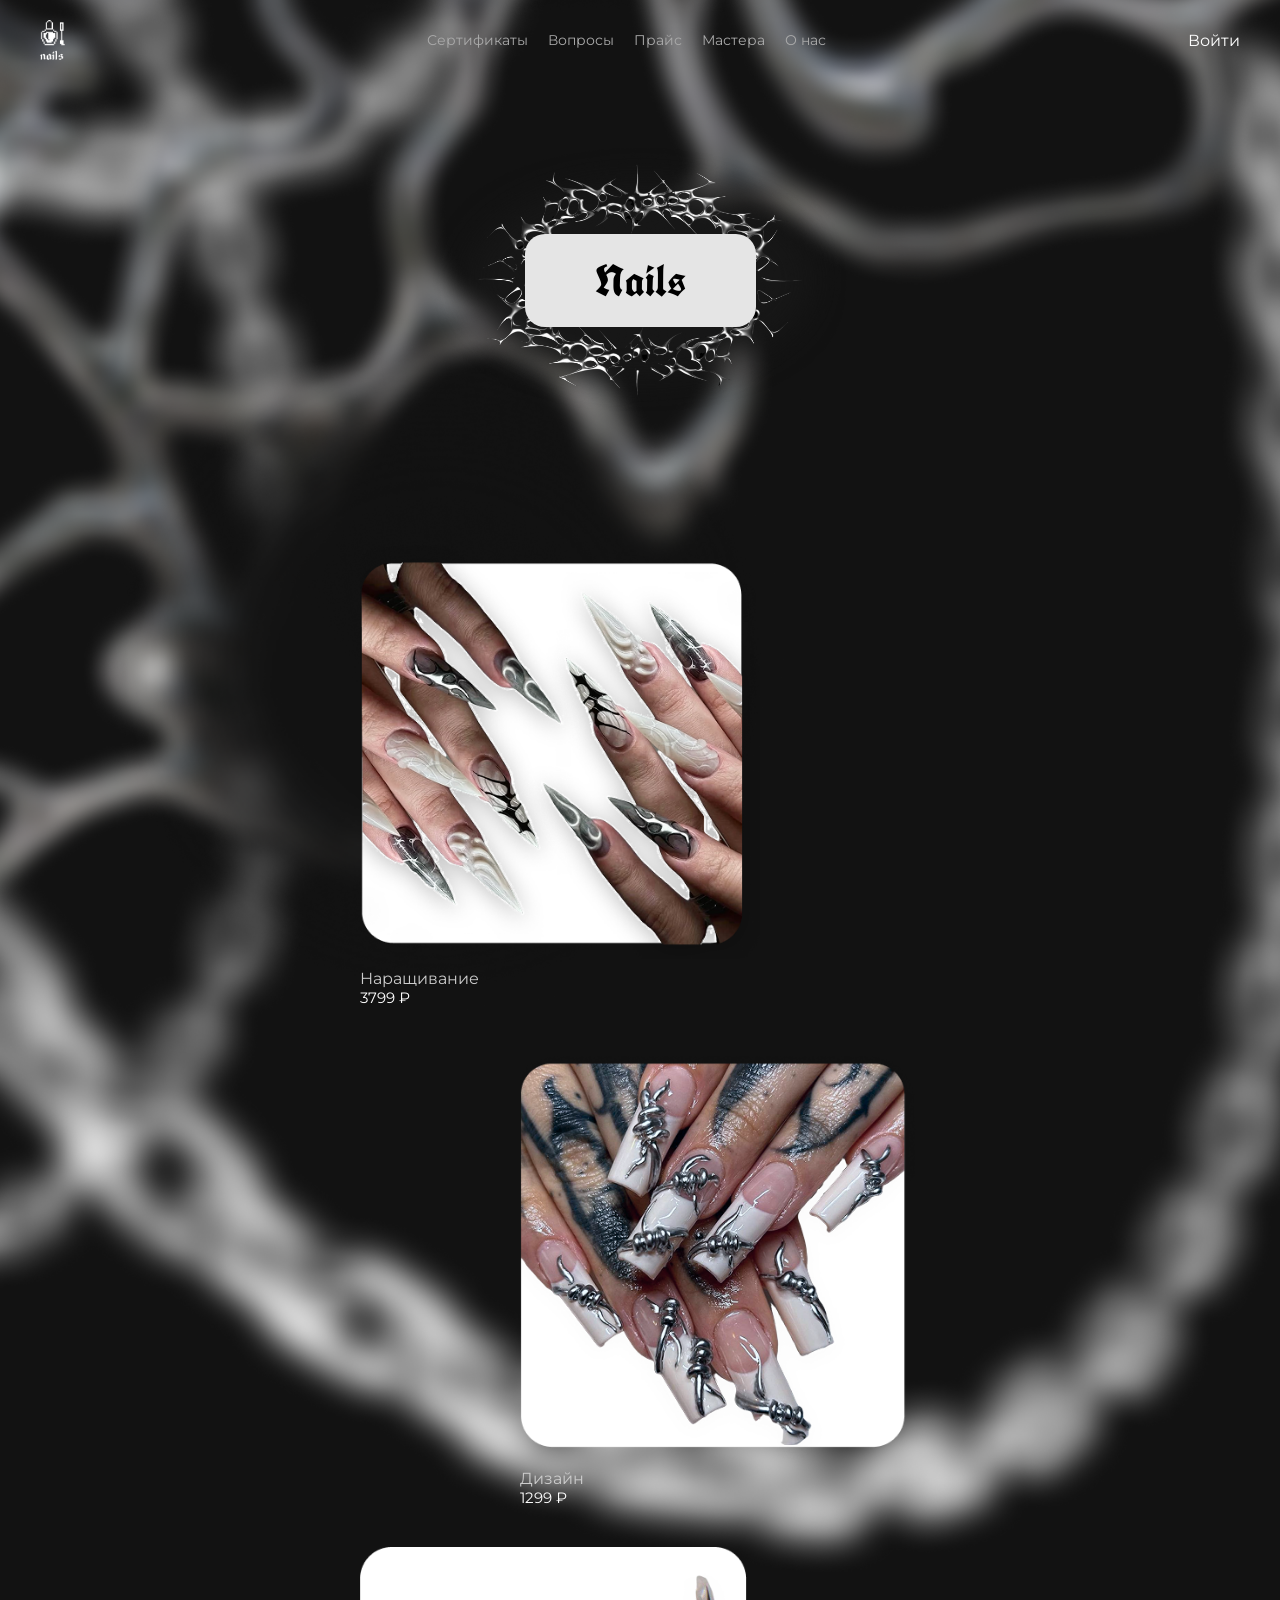
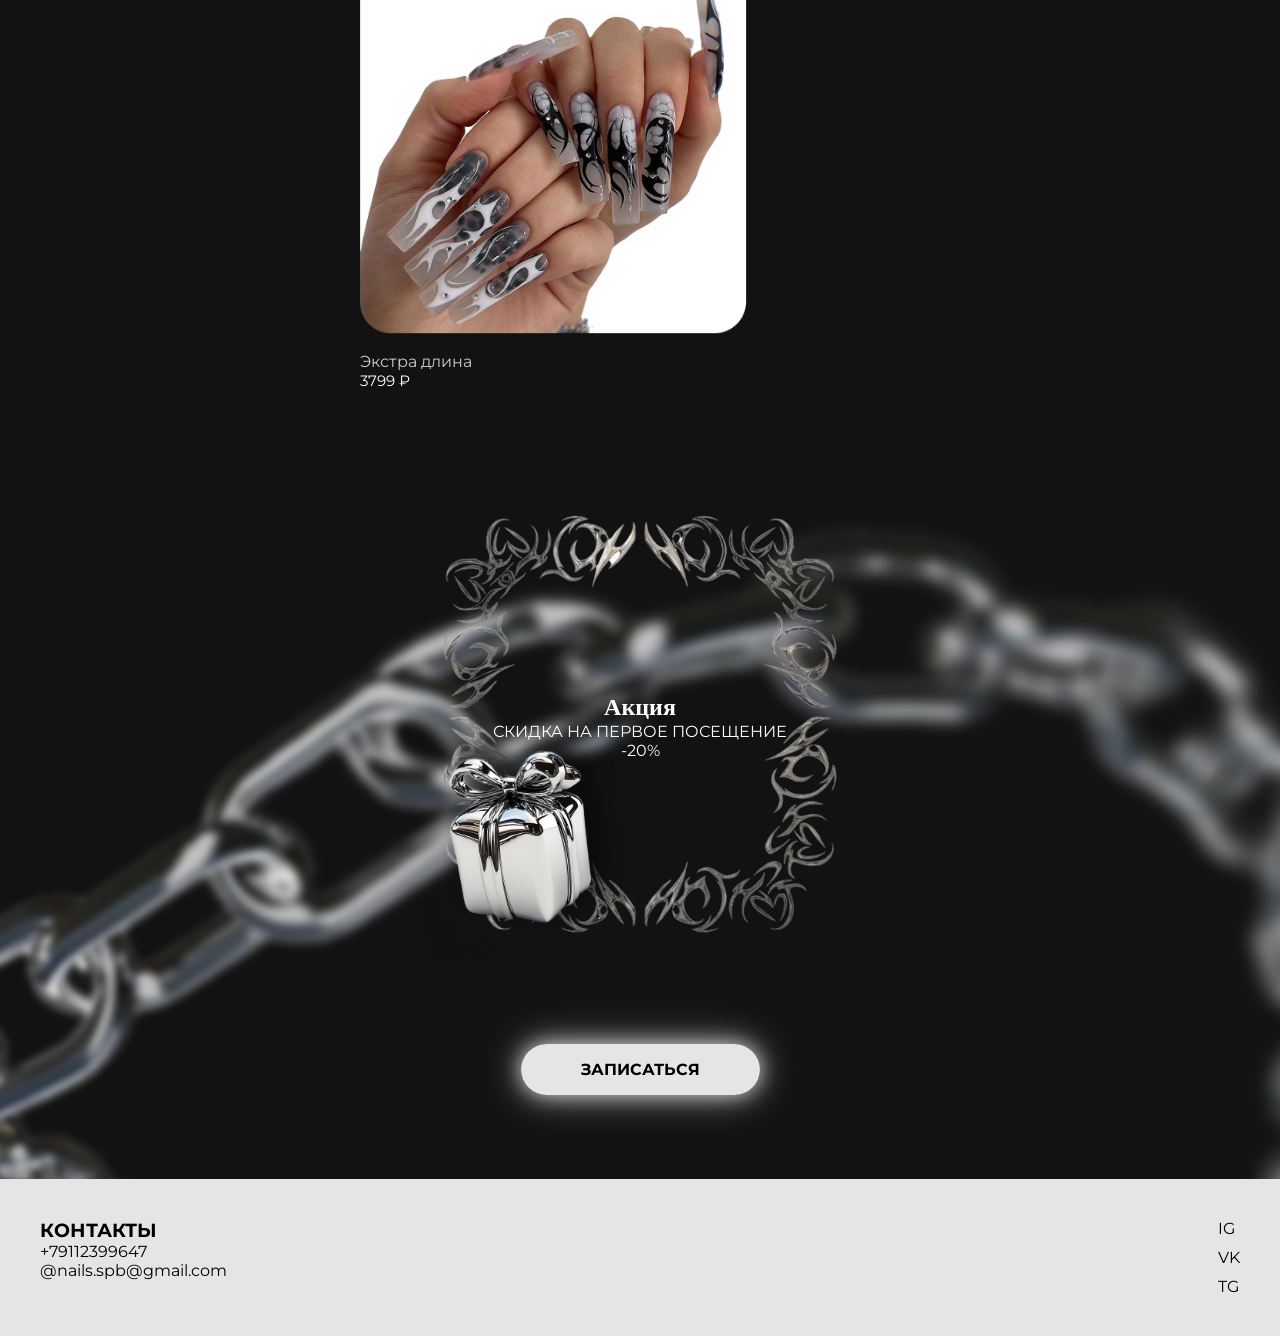
==== index.html @ 5b8ab166 "Add files via upload" ====
<!doctype html>
<html lang="ru">
<head>
  <meta charset="utf-8">
  <meta name="viewport" content="width=device-width, initial-scale=1">

  <title>Nails</title>

  
  <link href="https://fonts.googleapis.com/css2?family=Montserrat:wght@400;600;700&display=swap" rel="stylesheet">
<link href="https://fonts.googleapis.com/css2?family=UnifrakturCook:wght@700&display=swap" rel="stylesheet">

  <link rel="stylesheet" href="css/style_index.css">
</head>

<body>

<header>
  <img class="logo" src="css/imgs/index/logo.png" alt="logo">

  <nav>
    <a href="#.html">Сертификаты</a>
    <a href="#.html">Вопросы</a>
    <a href="price.html">Прайс</a>
    <a href="#.html">Мастера</a>
    <a href="#.html">О нас</a>
  </nav>

  <a href="profil.html" class="login">Войти</a>
</header>


<section class="hero">
  <img src="css/imgs/index/title.png" class="hero-img">
  <div class="hero-title">Nails</div>
</section>


<section class="products">

  <div class="product left">
    <img src="css/imgs/index/nails1.png">
    <p>Наращивание</p>
    <span>3799 ₽</span>
  </div>

  <div class="product right">
    <img src="css/imgs/index/nails2.png">
    <p>Дизайн</p>
    <span>1299 ₽</span>
  </div>

  <div class="product left">
    <img src="css/imgs/index/nails3.png">
    <p>Экстра длина</p>
    <span>3799 ₽</span>
  </div>

</section>


<section class="promo">
  <img src="css/imgs/index/pupa.png" class="promo-frame">
  <img src="css/imgs/index/gift.png" class="gift">

  <div class="promo-content">
    <h2 class="gothic">Акция</h2>
    <p>СКИДКА НА ПЕРВОЕ ПОСЕЩЕНИЕ</p>
    <div class="percent">-20%</div>
  </div>
</section>


<section class="cta">
  <a href="#" class="btn">ЗАПИСАТЬСЯ</a>
</section>


<footer>
  <div>
    <h3>КОНТАКТЫ</h3>
    <p>+79112399647</p>
    <p>@nails.spb@gmail.com</p>
  </div>

  <div class="socials">
    <a href="#">IG</a>
    <a href="#">VK</a>
    <a href="#">TG</a>
  </div>
</footer>

</body>
</html>
---- css/style_index.css ----
:root{
  --text:#ffffff;
}

*{
  margin:0;
  padding:0;
  box-sizing:border-box;
}

body{
  font-family:"Montserrat", sans-serif;
  color:var(--text);

  /* фон */
  background: url('imgs/index/fon.png') no-repeat center/cover;
}

header{
  display:flex;
  justify-content:space-between;
  align-items:center;
  padding:20px 40px;
}

.logo{
  height:40px;
}

.login {
  color: inherit;      
  text-decoration: none; 
}

nav{
  display:flex;
  gap:20px;
}

nav a{
  color:#aaa;
  text-decoration:none;
  font-size:14px;
}



.hero{
  position:relative;
  height:400px;
  display:flex;
  justify-content:center;
  align-items:center;
}

.hero-img{
  position:absolute;
  width:420px;
}

.hero-title{
  background:#e5e5e5;
  color:#000;
  padding:18px 70px;
  border-radius:20px;
  font-family:'UnifrakturCook', serif;
  font-size:44px;
  z-index:2;
}



.products{
  display:flex;
  flex-direction:column;
  align-items:center;
  gap:40px;
  margin:60px auto;
  max-width:900px;
}

.product{
  width:400px;
}

.product img{
  width:100%;
  border-radius:20px;
}

.product p{
  margin-top:6px;
  font-size:16px;
  color:#ccc;
}

.product span{
  font-size:15px;
}

/* смещение оп оп */

.left{
  transform:translateX(-80px);
}

.right{
  transform:translateX(80px);
}



.promo{
  position:relative;
  text-align:center;
  margin:100px 0;
}

.promo-frame{
  position:absolute;
  width:400px;
  left:50%;
  transform:translateX(-50%);
}

.gift{
  position:absolute;
  width:300px;
  left:30%;
  bottom:-20px;
}

.promo-content{
  position:relative;
  padding:200px 0;
}


.promo-content h2{
  font-family:'UnifrakturCook', serif;
  font: size 40px;
}



.cta{
  text-align:center;
  margin:100px 0;
}

.btn{
  background:#e5e5e5;
  color:#000;
  padding:16px 60px;
  border-radius:999px;
  text-decoration:none;
  font-weight:700;

  box-shadow:
    0 0 20px rgba(255,255,255,0.7),
    0 0 40px rgba(255,255,255,0.5);
}



footer{
  background:#e5e5e5;
  color:#000;
  padding:40px;
  display:flex;
  justify-content:space-between;
}

footer a{
  color:#000;
  text-decoration:none;
}

.socials{
  display:flex;
  flex-direction:column;
  gap:10px;
}
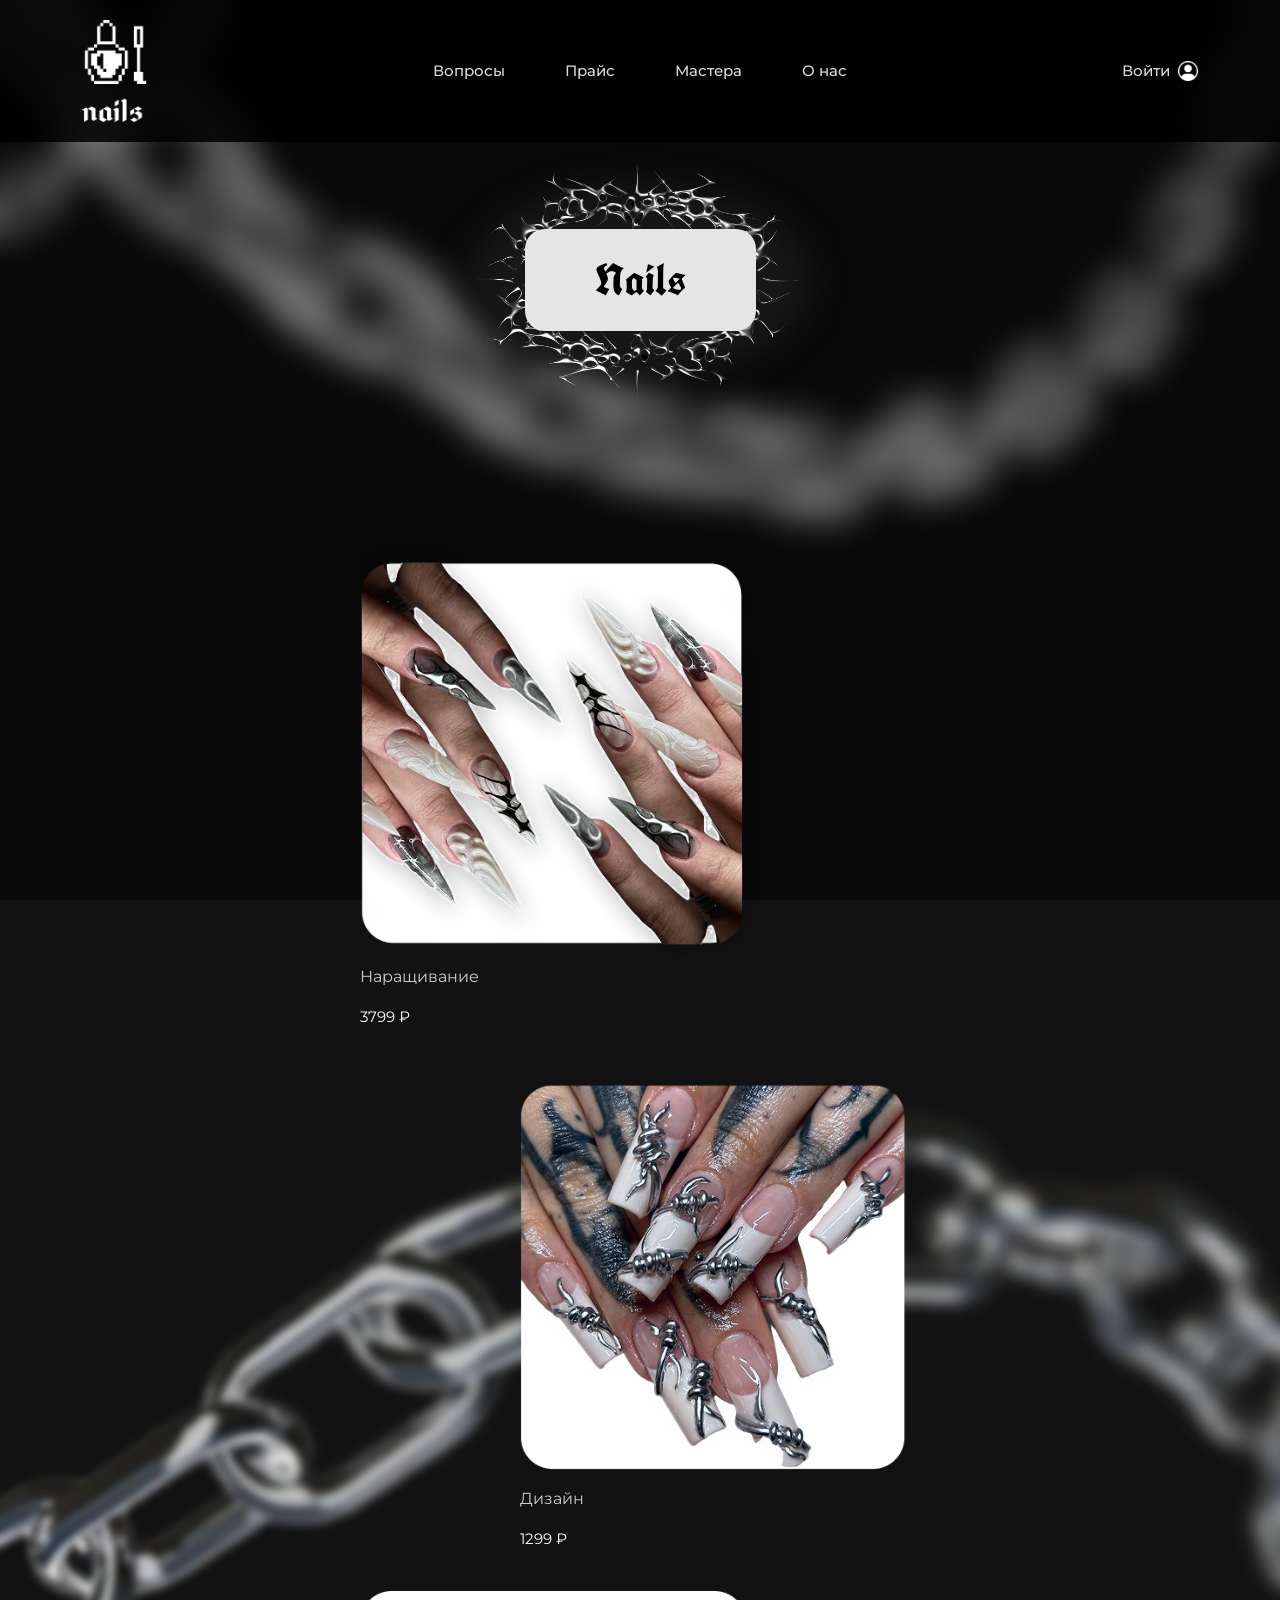
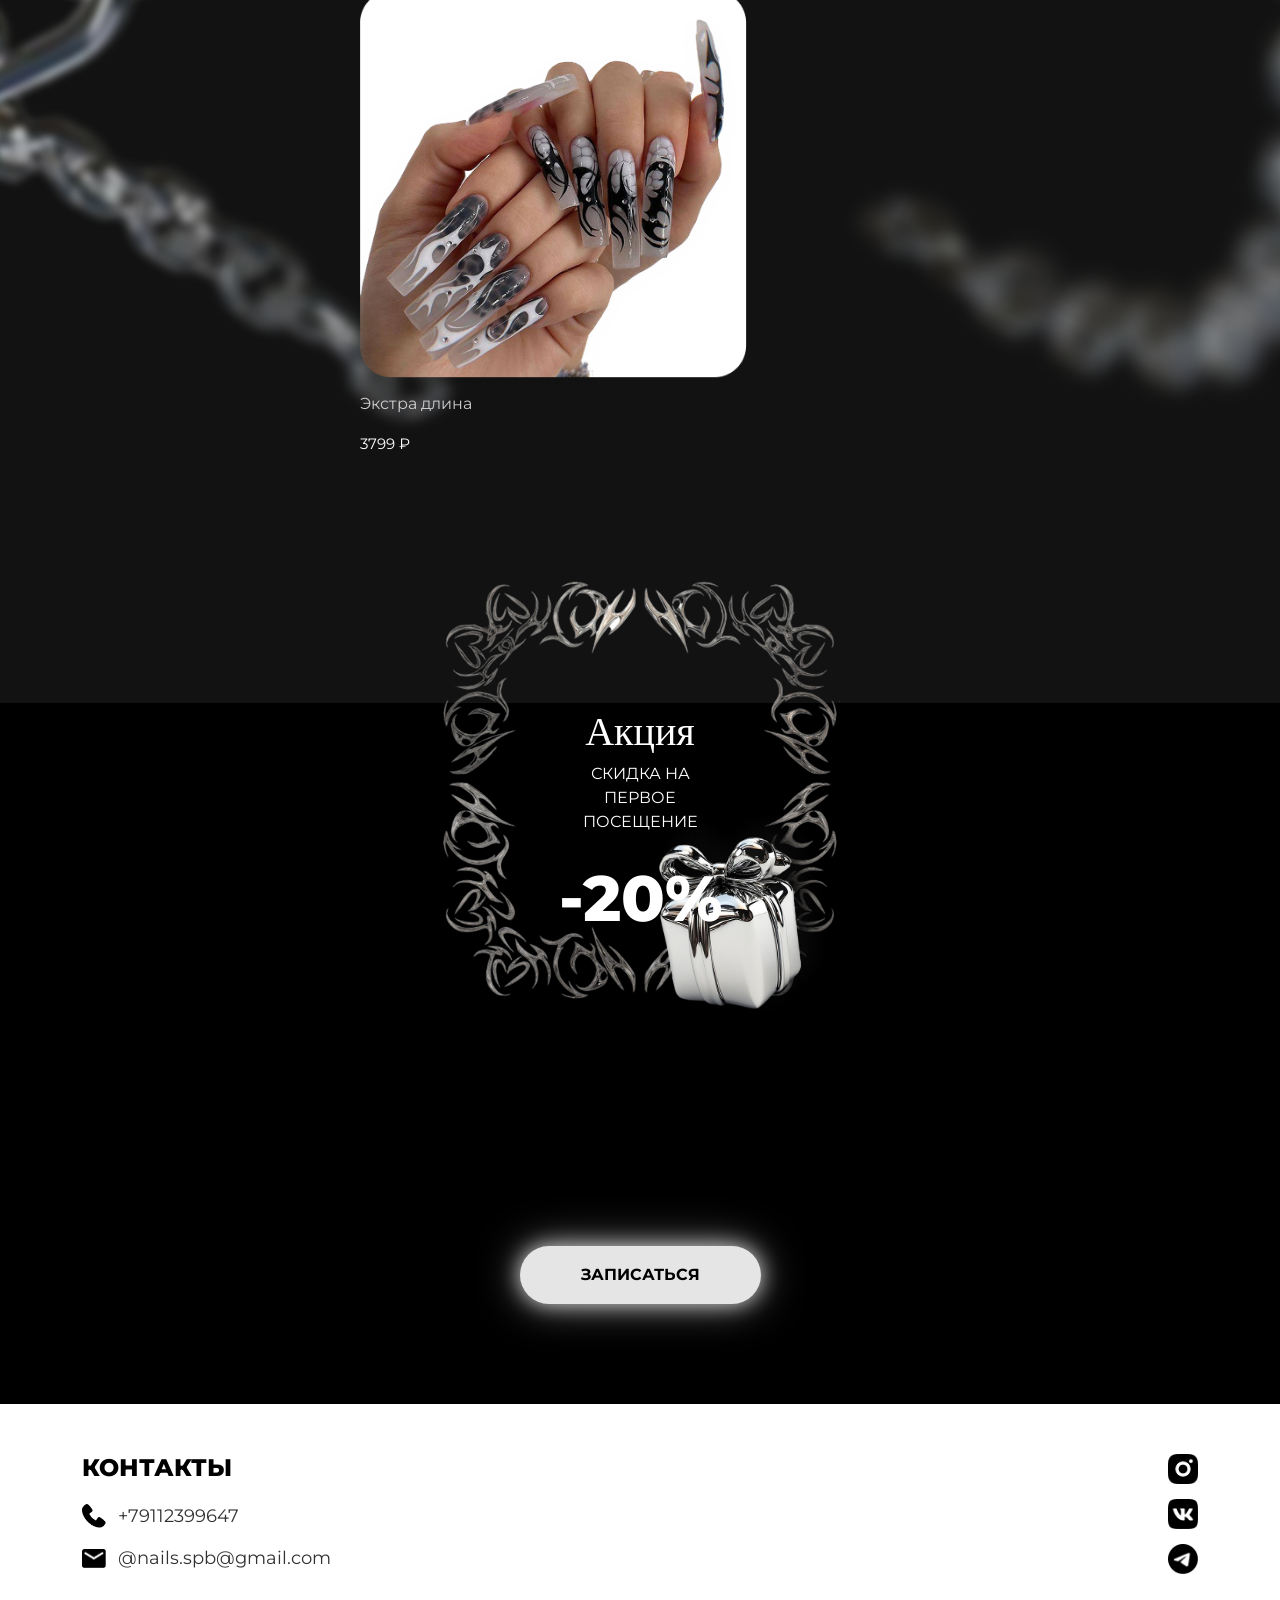
==== commit 67397a41: "Add files via upload" ====
--- a/index.html
+++ b/index.html
@@ -3,92 +3,114 @@
 <head>
   <meta charset="utf-8">
   <meta name="viewport" content="width=device-width, initial-scale=1">
-
   <title>Nails</title>
 
-  
-  <link href="https://fonts.googleapis.com/css2?family=Montserrat:wght@400;600;700&display=swap" rel="stylesheet">
-<link href="https://fonts.googleapis.com/css2?family=UnifrakturCook:wght@700&display=swap" rel="stylesheet">
+  <!-- Bootstrap CSS -->
+  <link href="https://cdn.jsdelivr.net/npm/bootstrap@5.3.0/dist/css/bootstrap.min.css" rel="stylesheet">
 
+  <!-- Custom CSS -->
   <link rel="stylesheet" href="css/style_index.css">
 </head>
-
 <body>
 
-<header>
-  <img class="logo" src="css/imgs/index/logo.png" alt="logo">
+  <!-- HEADER -->
+  <header class="header">
+    <div class="container">
+      <div class="nav">
+        <a href="index.html" class="logo-link">
+          <img class="logo" src="css/imgs/index/logo.png" alt="logo">
+        </a>
+        
+        <nav class="menu">
+          <a href="#">Вопросы</a>
+          <a href="price.html">Прайс</a>
+          <a href="#">Мастера</a>
+          <a href="#">О нас</a>
+        </nav>
+        
+        <a href="profil.html" class="login-link">
+          <span>Войти</span>
+          <img src="css/imgs/profile/icon_profile.png" alt="Войти" class="login-icon">
+        </a>
+      </div>
+    </div>
+  </header>
 
-  <nav>
-    <a href="#.html">Сертификаты</a>
-    <a href="#.html">Вопросы</a>
-    <a href="price.html">Прайс</a>
-    <a href="#.html">Мастера</a>
-    <a href="#.html">О нас</a>
-  </nav>
+  <!-- HERO -->
+  <section class="hero">
+    <img src="css/imgs/index/title.png" class="hero-img">
+    <div class="hero-title">Nails</div>
+  </section>
 
-  <a href="profil.html" class="login">Войти</a>
-</header>
+  <!-- PRODUCTS -->
+  <section class="products">
+    <div class="product left">
+      <img src="css/imgs/index/nails1.png">
+      <p>Наращивание</p>
+      <span>3799 ₽</span>
+    </div>
 
+    <div class="product right">
+      <img src="css/imgs/index/nails2.png">
+      <p>Дизайн</p>
+      <span>1299 ₽</span>
+    </div>
 
-<section class="hero">
-  <img src="css/imgs/index/title.png" class="hero-img">
-  <div class="hero-title">Nails</div>
-</section>
+    <div class="product left">
+      <img src="css/imgs/index/nails3.png">
+      <p>Экстра длина</p>
+      <span>3799 ₽</span>
+    </div>
+  </section>
 
+  <!-- PROMO -->
+  <section class="promo">
+    <img src="css/imgs/index/pupa.png" class="promo-frame">
+    <img src="css/imgs/index/gift.png" class="gift">
+    <div class="promo-content">
+      <h2 class="gothic">Акция</h2>
+      <p>СКИДКА НА<br>ПЕРВОЕ<br>ПОСЕЩЕНИЕ</p>
+      <div class="percent">-20%</div>
+    </div>
+  </section>
 
-<section class="products">
+  <!-- CTA -->
+  <section class="cta">
+    <a href="#" class="btn">ЗАПИСАТЬСЯ</a>
+  </section>
 
-  <div class="product left">
-    <img src="css/imgs/index/nails1.png">
-    <p>Наращивание</p>
-    <span>3799 ₽</span>
-  </div>
+  <!-- FOOTER -->
+  <footer class="footer">
+    <div class="container">
+      <div class="footer-content">
+        <div class="contacts">
+          <h3>КОНТАКТЫ</h3>
+          <div class="contact-item">
+            <img src="css/imgs/profile/tel.png" alt="Телефон" class="contact-icon">
+            <p>+79112399647</p>
+          </div>
+          <div class="contact-item">
+            <img src="css/imgs/profile/mail.png" alt="Email" class="contact-icon">
+            <p>@nails.spb@gmail.com</p>
+          </div>
+        </div>
 
-  <div class="product right">
-    <img src="css/imgs/index/nails2.png">
-    <p>Дизайн</p>
-    <span>1299 ₽</span>
-  </div>
+        <div class="socials-vertical">
+          <a href="#" class="social-link">
+            <img src="css/imgs/profile/inst.png" alt="IG" class="social-icon">
+          </a>
+          <a href="#" class="social-link">
+            <img src="css/imgs/profile/vk.png" alt="VK" class="social-icon">
+          </a>
+          <a href="#" class="social-link">
+            <img src="css/imgs/profile/tg.png" alt="TG" class="social-icon">
+          </a>
+        </div>
+      </div>
+    </div>
+  </footer>
 
-  <div class="product left">
-    <img src="css/imgs/index/nails3.png">
-    <p>Экстра длина</p>
-    <span>3799 ₽</span>
-  </div>
-
-</section>
-
-
-<section class="promo">
-  <img src="css/imgs/index/pupa.png" class="promo-frame">
-  <img src="css/imgs/index/gift.png" class="gift">
-
-  <div class="promo-content">
-    <h2 class="gothic">Акция</h2>
-    <p>СКИДКА НА ПЕРВОЕ ПОСЕЩЕНИЕ</p>
-    <div class="percent">-20%</div>
-  </div>
-</section>
-
-
-<section class="cta">
-  <a href="#" class="btn">ЗАПИСАТЬСЯ</a>
-</section>
-
-
-<footer>
-  <div>
-    <h3>КОНТАКТЫ</h3>
-    <p>+79112399647</p>
-    <p>@nails.spb@gmail.com</p>
-  </div>
-
-  <div class="socials">
-    <a href="#">IG</a>
-    <a href="#">VK</a>
-    <a href="#">TG</a>
-  </div>
-</footer>
-
+  <!-- Bootstrap JS -->
+  <script src="https://cdn.jsdelivr.net/npm/bootstrap@5.3.0/dist/js/bootstrap.bundle.min.js"></script>
 </body>
 </html>
--- a/css/style_index.css
+++ b/css/style_index.css
@@ -1,183 +1,429 @@
-:root{
-  --text:#ffffff;
-}
-
-*{
-  margin:0;
-  padding:0;
-  box-sizing:border-box;
-}
-
-body{
-  font-family:"Montserrat", sans-serif;
-  color:var(--text);
-
-  /* фон */
-  background: url('imgs/index/fon.png') no-repeat center/cover;
-}
-
-header{
-  display:flex;
-  justify-content:space-between;
-  align-items:center;
-  padding:20px 40px;
-}
-
-.logo{
-  height:40px;
-}
-
-.login {
-  color: inherit;      
-  text-decoration: none; 
-}
-
-nav{
-  display:flex;
-  gap:20px;
-}
-
-nav a{
-  color:#aaa;
-  text-decoration:none;
-  font-size:14px;
-}
-
-
-
-.hero{
-  position:relative;
-  height:400px;
-  display:flex;
-  justify-content:center;
-  align-items:center;
-}
-
-.hero-img{
-  position:absolute;
-  width:420px;
-}
-
-.hero-title{
-  background:#e5e5e5;
-  color:#000;
-  padding:18px 70px;
-  border-radius:20px;
-  font-family:'UnifrakturCook', serif;
-  font-size:44px;
-  z-index:2;
-}
-
-
-
-.products{
-  display:flex;
-  flex-direction:column;
-  align-items:center;
-  gap:40px;
-  margin:60px auto;
-  max-width:900px;
-}
-
-.product{
-  width:400px;
-}
-
-.product img{
-  width:100%;
-  border-radius:20px;
-}
-
-.product p{
-  margin-top:6px;
-  font-size:16px;
-  color:#ccc;
-}
-
-.product span{
-  font-size:15px;
-}
-
-/* смещение оп оп */
-
-.left{
-  transform:translateX(-80px);
-}
-
-.right{
-  transform:translateX(80px);
-}
-
-
-
-.promo{
-  position:relative;
-  text-align:center;
-  margin:100px 0;
-}
-
-.promo-frame{
-  position:absolute;
-  width:400px;
-  left:50%;
-  transform:translateX(-50%);
-}
-
-.gift{
-  position:absolute;
-  width:300px;
-  left:30%;
-  bottom:-20px;
-}
-
-.promo-content{
-  position:relative;
-  padding:200px 0;
-}
-
-
-.promo-content h2{
-  font-family:'UnifrakturCook', serif;
-  font: size 40px;
-}
-
-
-
-.cta{
-  text-align:center;
-  margin:100px 0;
-}
-
-.btn{
-  background:#e5e5e5;
-  color:#000;
-  padding:16px 60px;
-  border-radius:999px;
-  text-decoration:none;
-  font-weight:700;
-
-  box-shadow:
-    0 0 20px rgba(255,255,255,0.7),
-    0 0 40px rgba(255,255,255,0.5);
-}
-
-
-
-footer{
-  background:#e5e5e5;
-  color:#000;
-  padding:40px;
-  display:flex;
-  justify-content:space-between;
-}
-
-footer a{
-  color:#000;
-  text-decoration:none;
-}
-
-.socials{
-  display:flex;
-  flex-direction:column;
-  gap:10px;
+@font-face {
+  font-family: 'Montserrat';
+  src: url('font/Montserrat-Regular.ttf') format('truetype');
+  font-weight: 400;
+  font-style: normal;
+  font-display: swap;
+}
+
+@font-face {
+  font-family: 'Montserrat';
+  src: url('font/Montserrat-Medium.ttf') format('truetype');
+  font-weight: 500;
+  font-style: normal;
+  font-display: swap;
+}
+
+@font-face {
+  font-family: 'Montserrat';
+  src: url('font/Montserrat-SemiBold.ttf') format('truetype');
+  font-weight: 600;
+  font-style: normal;
+  font-display: swap;
+}
+
+@font-face {
+  font-family: 'Montserrat';
+  src: url('font/Montserrat-Bold.ttf') format('truetype');
+  font-weight: 700;
+  font-style: normal;
+  font-display: swap;
+}
+
+@font-face {
+  font-family: 'Montserrat';
+  src: url('font/Montserrat-ExtraBold.ttf') format('truetype');
+  font-weight: 800;
+  font-style: normal;
+  font-display: swap;
+}
+
+@font-face {
+  font-family: 'UnifrakturCook';
+  src: url('font/UnifrakturCook-Bold.ttf') format('truetype');
+  font-weight: 700;
+  font-style: normal;
+  font-display: swap;
+}
+
+* {
+  margin: 0;
+  padding: 0;
+  box-sizing: border-box;
+}
+
+body {
+  font-family: 'Montserrat', sans-serif;
+  color: white;
+  overflow-x: hidden;
+  background: #000;
+}
+
+/* ФОН СТРАНИЦЫ */
+body {
+  background-image: url('imgs/index/fon.png');
+  background-size: cover;
+  background-position: center;
+  background-repeat: no-repeat;
+  background-attachment: fixed;
+  position: relative;
+}
+
+/* Затемнение фона */
+body::before {
+  content: '';
+  position: fixed;
+  top: 0;
+  left: 0;
+  right: 0;
+  bottom: 0;
+  background: rgba(0, 0, 0, 0.5);
+  z-index: -1;
+}
+
+/* HEADER */
+.header {
+  position: fixed;
+  top: 0;
+  left: 0;
+  width: 100%;
+  padding: 20px 0;
+  z-index: 1000;
+  background: rgba(0, 0, 0, 0.85);
+  backdrop-filter: blur(10px);
+}
+
+.nav {
+  display: flex;
+  align-items: center;
+  justify-content: space-between;
+  width: 100%;
+}
+
+.logo-link {
+  display: inline-block;
+  flex-shrink: 0;
+}
+
+.logo {
+  width: 65px;
+  height: auto;
+}
+
+.menu {
+  display: flex;
+  gap: 60px;
+  position: absolute;
+  left: 50%;
+  transform: translateX(-50%);
+}
+
+.menu a {
+  color: #d9d9d9;
+  text-decoration: none;
+  font-size: 15px;
+  font-weight: 500;
+  transition: 0.3s ease;
+  white-space: nowrap;
+}
+
+.menu a:hover {
+  color: white;
+}
+
+.login-link {
+  display: flex;
+  align-items: center;
+  gap: 8px;
+  color: #d9d9d9;
+  text-decoration: none;
+  font-size: 15px;
+  font-weight: 500;
+  transition: 0.3s ease;
+  flex-shrink: 0;
+}
+
+.login-link:hover {
+  color: white;
+}
+
+.login-icon {
+  width: 20px;
+  height: 20px;
+  filter: brightness(0) invert(1);
+  transition: 0.3s ease;
+}
+
+.login-link:hover .login-icon {
+  filter: brightness(0) invert(1);
+}
+
+/* HERO */
+.hero {
+  position: relative;
+  height: 400px;
+  display: flex;
+  justify-content: center;
+  align-items: center;
+  margin-top: 80px;
+}
+
+.hero-img {
+  position: absolute;
+  width: 420px;
+}
+
+.hero-title {
+  background: #e5e5e5;
+  color: #000;
+  padding: 18px 70px;
+  border-radius: 20px;
+  font-family: 'UnifrakturCook', serif;
+  font-size: 44px;
+  z-index: 2;
+}
+
+/* PRODUCTS */
+.products {
+  display: flex;
+  flex-direction: column;
+  align-items: center;
+  gap: 40px;
+  margin: 60px auto;
+  max-width: 900px;
+}
+
+.product {
+  width: 400px;
+}
+
+.product img {
+  width: 100%;
+  border-radius: 20px;
+}
+
+.product p {
+  margin-top: 6px;
+  font-size: 16px;
+  color: #ccc;
+}
+
+.product span {
+  font-size: 15px;
+}
+
+.left {
+  transform: translateX(-80px);
+}
+
+.right {
+  transform: translateX(80px);
+}
+
+/* PROMO */
+.promo {
+  position: relative;
+  text-align: center;
+  margin: 100px 0;
+}
+
+.promo-content p {
+  white-space: pre-line;
+}
+
+.percent {
+  font-size: 64px; 
+  font-weight: 800;
+}
+
+.promo-frame {
+  position: absolute;
+  width: 400px;
+  left: 50%;
+  transform: translateX(-50%);
+}
+
+.gift {
+  position: absolute;
+  width: 300px;
+  left: calc(30% + 210px);
+  bottom: 80px;
+}
+
+.promo-content {
+    position: relative;
+    padding: 150px 0 200px 0;
+  }
+
+.promo-content h2 {
+  font-family: 'UnifrakturCook', serif;
+  font-size: 40px;
+}
+
+/* CTA */
+.cta {
+  text-align: center;
+  margin: 100px 0;
+}
+
+.btn {
+  background: #e5e5e5;
+  color: #000;
+  padding: 16px 60px;
+  border-radius: 999px;
+  text-decoration: none;
+  font-weight: 700;
+  box-shadow: 0 0 20px rgba(255,255,255,0.7), 0 0 40px rgba(255,255,255,0.5);
+  transition: 0.3s ease;
+}
+
+.btn:hover {
+  transform: translateY(-3px);
+  box-shadow: 0 0 30px rgba(255,255,255,0.9);
+}
+
+/* FOOTER */
+.footer {
+  background: white;
+  color: black;
+  padding: 50px 20px 40px;
+  position: relative;
+  z-index: 10;
+  margin-top: 60px;
+}
+
+.footer-content {
+  display: flex;
+  justify-content: space-between;
+  align-items: flex-start;
+  flex-wrap: wrap;
+  gap: 50px;
+}
+
+.contacts h3 {
+  margin-bottom: 20px;
+  font-size: 24px;
+  font-weight: 800;
+  color: black;
+}
+
+.contact-item {
+  display: flex;
+  align-items: center;
+  gap: 12px;
+  margin-bottom: 15px;
+}
+
+.contact-icon {
+  width: 24px;
+  height: 24px;
+  object-fit: contain;
+}
+
+.contact-item p {
+  font-size: 18px;
+  margin-bottom: 0;
+  color: black;
+  opacity: 0.8;
+}
+
+.socials-vertical {
+  display: flex;
+  flex-direction: column;
+  gap: 15px;
+}
+
+.social-link {
+  display: flex;
+  align-items: center;
+  justify-content: center;
+  transition: 0.3s ease;
+}
+
+.social-link:hover {
+  transform: translateY(-2px);
+}
+
+.social-icon {
+  width: 30px;
+  height: 30px;
+  filter: brightness(0);
+  transition: 0.3s ease;
+}
+
+.social-link:hover .social-icon {
+  filter: brightness(0);
+}
+
+/* АДАПТАЦИЯ */
+@media (max-width: 768px) {
+  .menu {
+    gap: 40px;
+  }
+}
+
+@media (max-width: 768px) {
+  .hero {
+    margin-top: 100px;
+  }
+  
+  .hero-title {
+    font-size: 32px;
+    padding: 12px 40px;
+  }
+  
+  .hero-img {
+    width: 300px;
+  }
+  
+  .product {
+    width: 280px;
+  }
+  
+  .left {
+    transform: translateX(0);
+  }
+  
+  .right {
+    transform: translateX(0);
+  }
+  
+  .promo-frame {
+    width: 280px;
+  }
+  
+  .gift {
+    width: 200px;
+    left: calc(15% + 210px);
+  }
+  
+  .promo-content {
+  position: relative;
+  padding: 200px 0;
+  top: -50px;
+ }
+  
+  .menu {
+    position: static;
+    transform: none;
+    gap: 20px;
+  }
+  
+  .nav {
+    justify-content: space-between;
+  }
+  
+  .footer-content {
+    flex-direction: column;
+    align-items: center !important;
+    text-align: center;
+  }
+  
+  .socials-vertical {
+    align-items: center;
+  }
+  
+  .contact-item {
+    justify-content: center;
+  }
 }
